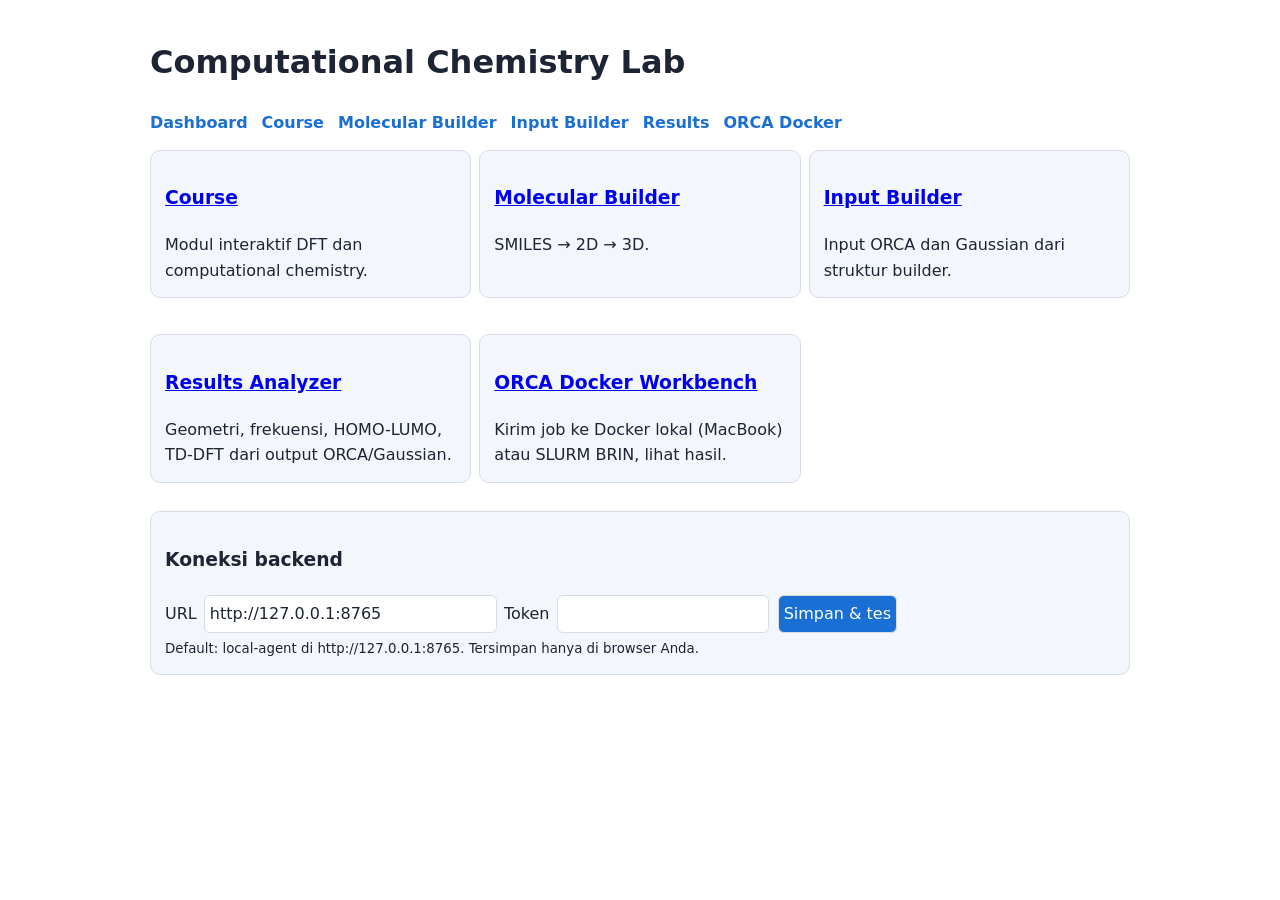
==== index.html @ 4103a563 "Add files via upload" ====
<!doctype html><html lang="id"><head><meta charset="utf-8"><meta name="viewport" content="width=device-width,initial-scale=1"><title>CompChem Lab</title><link rel="stylesheet" href="assets/css/style.css"><script src="assets/js/api.js"></script></head><body>
<h1>Computational Chemistry Lab</h1><nav><a href="index.html">Dashboard</a><a href="course.html">Course</a><a href="molecular-builder.html">Molecular Builder</a><a href="input-builder.html">Input Builder</a><a href="results-analyzer.html">Results</a><a href="orca-docker.html">ORCA Docker</a></nav>
<div class="grid">
<div class="card"><h3><a href="course.html">Course</a></h3>Modul interaktif DFT dan computational chemistry.</div>
<div class="card"><h3><a href="molecular-builder.html">Molecular Builder</a></h3>SMILES → 2D → 3D.</div>
<div class="card"><h3><a href="input-builder.html">Input Builder</a></h3>Input ORCA dan Gaussian dari struktur builder.</div>
<div class="card"><h3><a href="results-analyzer.html">Results Analyzer</a></h3>Geometri, frekuensi, HOMO-LUMO, TD-DFT dari output ORCA/Gaussian.</div>
<div class="card"><h3><a href="orca-docker.html">ORCA Docker Workbench</a></h3>Kirim job ke Docker lokal (MacBook) atau SLURM BRIN, lihat hasil.</div></div>
<div class="card"><h3>Koneksi backend</h3>URL <input id="u" size="30"> Token <input id="t" type="password" size="20"> <button onclick="sv()">Simpan &amp; tes</button> <span id="s"></span><br><small>Default: local-agent di http://127.0.0.1:8765. Tersimpan hanya di browser Anda.</small></div>
<script>const q=i=>document.getElementById(i);q('u').value=API.base();q('t').value=API.tok();
async function sv(){localStorage.cc_api=q('u').value.trim().replace(/\/$/,'');localStorage.cc_tok=q('t').value;try{const j=await(await API.f('/api/health')).json();q('s').innerHTML='<span class="ok">Terhubung. Backend: '+j.backends.join(', ')+'</span>'}catch(e){q('s').innerHTML='<span class="bad">Gagal: '+e.message+'</span>'}}</script></body></html>
---- assets/css/style.css ----
:root{--bg:#fff;--fg:#1d2433;--ac:#1a6fd4;--card:#f3f6fb;--bd:#d5dce8}
@media(prefers-color-scheme:dark){:root{--bg:#10151f;--fg:#e4e9f2;--ac:#6cb0ff;--card:#182030;--bd:#2c3850}}
body{font:16px/1.6 system-ui,sans-serif;background:var(--bg);color:var(--fg);max-width:980px;margin:auto;padding:16px}
nav a{margin-right:14px;color:var(--ac);font-weight:600;text-decoration:none}
.card{background:var(--card);border:1px solid var(--bd);border-radius:10px;padding:14px;margin:14px 0}
canvas{max-width:100%;background:var(--bg);border:1px solid var(--bd);border-radius:6px}
table{border-collapse:collapse;width:100%;font-size:14px}td,th{border:1px solid var(--bd);padding:3px 7px;text-align:left}
input,select,textarea,button{font:inherit;padding:5px;margin:2px;background:var(--bg);color:var(--fg);border:1px solid var(--bd);border-radius:6px}
button{background:var(--ac);color:#fff;cursor:pointer}textarea{width:98%;font-family:monospace}
.v{width:100%;height:340px;position:relative}.grid{display:grid;grid-template-columns:repeat(auto-fit,minmax(260px,1fr));gap:8px}
.ok{color:#1a9a4a;font-weight:700}.bad{color:#d33;font-weight:700}
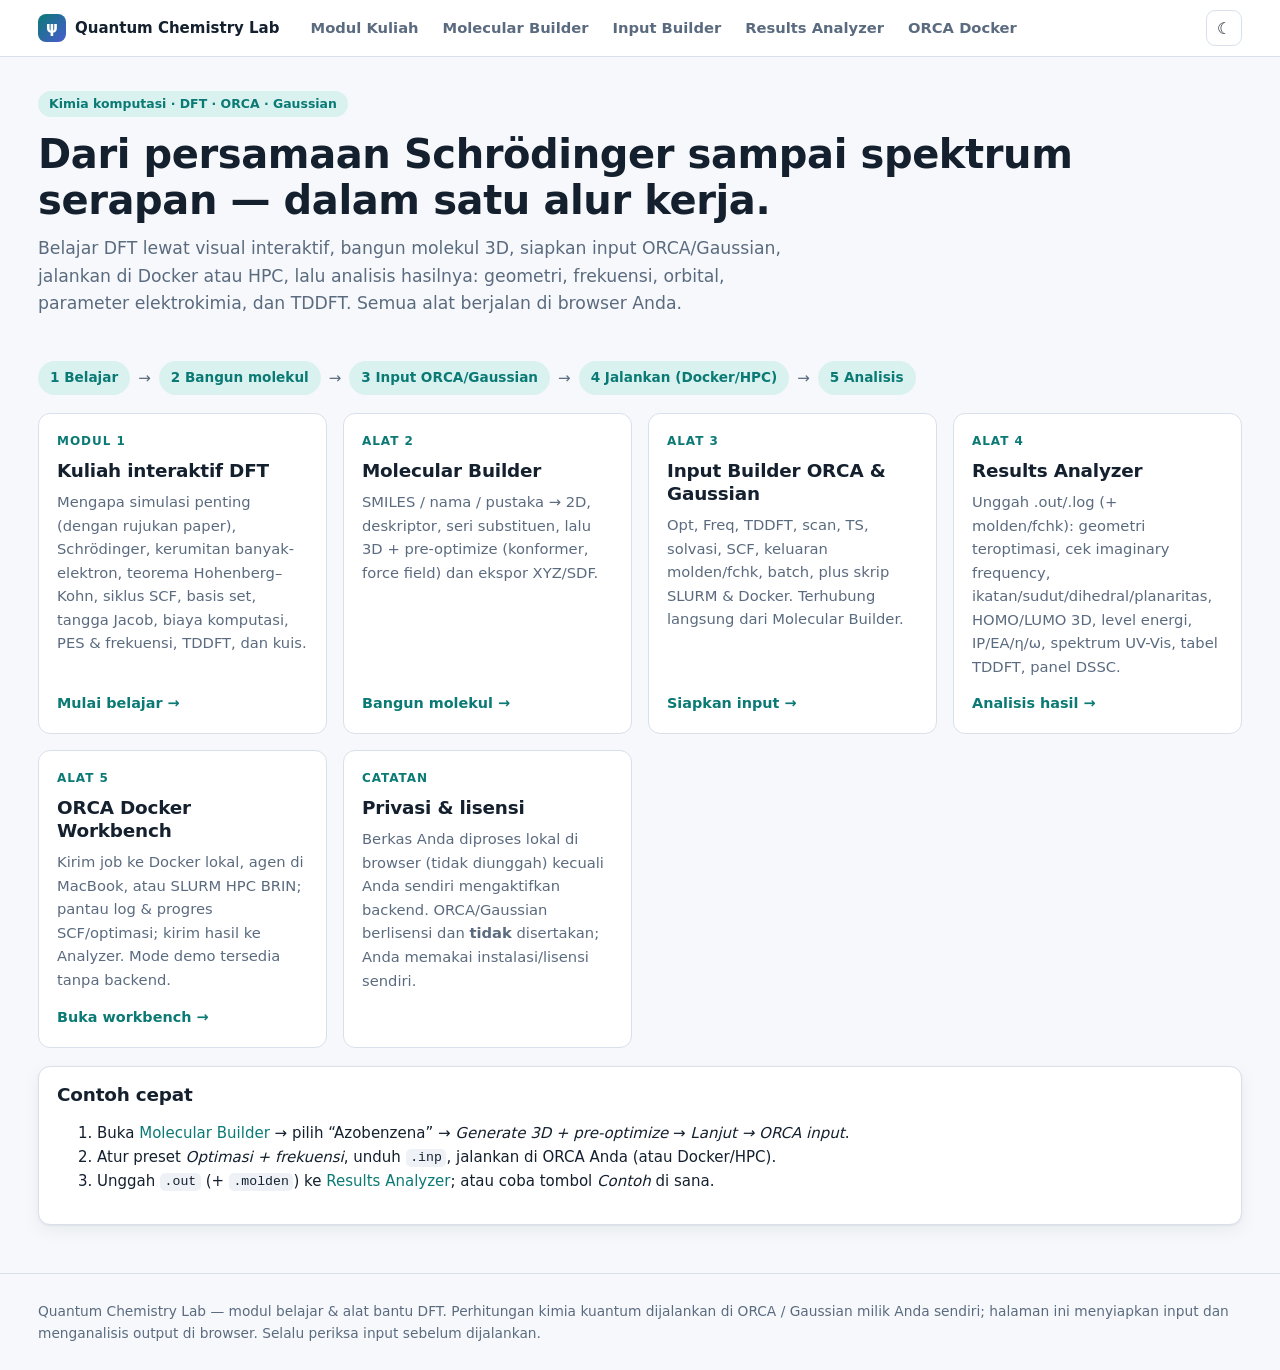
==== commit edc07bfa: "Add files via upload" ====
--- a/index.html
+++ b/index.html
@@ -1,11 +1,44 @@
-<!doctype html><html lang="id"><head><meta charset="utf-8"><meta name="viewport" content="width=device-width,initial-scale=1"><title>CompChem Lab</title><link rel="stylesheet" href="assets/css/style.css"><script src="assets/js/api.js"></script></head><body>
-<h1>Computational Chemistry Lab</h1><nav><a href="index.html">Dashboard</a><a href="course.html">Course</a><a href="molecular-builder.html">Molecular Builder</a><a href="input-builder.html">Input Builder</a><a href="results-analyzer.html">Results</a><a href="orca-docker.html">ORCA Docker</a></nav>
-<div class="grid">
-<div class="card"><h3><a href="course.html">Course</a></h3>Modul interaktif DFT dan computational chemistry.</div>
-<div class="card"><h3><a href="molecular-builder.html">Molecular Builder</a></h3>SMILES → 2D → 3D.</div>
-<div class="card"><h3><a href="input-builder.html">Input Builder</a></h3>Input ORCA dan Gaussian dari struktur builder.</div>
-<div class="card"><h3><a href="results-analyzer.html">Results Analyzer</a></h3>Geometri, frekuensi, HOMO-LUMO, TD-DFT dari output ORCA/Gaussian.</div>
-<div class="card"><h3><a href="orca-docker.html">ORCA Docker Workbench</a></h3>Kirim job ke Docker lokal (MacBook) atau SLURM BRIN, lihat hasil.</div></div>
-<div class="card"><h3>Koneksi backend</h3>URL <input id="u" size="30"> Token <input id="t" type="password" size="20"> <button onclick="sv()">Simpan &amp; tes</button> <span id="s"></span><br><small>Default: local-agent di http://127.0.0.1:8765. Tersimpan hanya di browser Anda.</small></div>
-<script>const q=i=>document.getElementById(i);q('u').value=API.base();q('t').value=API.tok();
-async function sv(){localStorage.cc_api=q('u').value.trim().replace(/\/$/,'');localStorage.cc_tok=q('t').value;try{const j=await(await API.f('/api/health')).json();q('s').innerHTML='<span class="ok">Terhubung. Backend: '+j.backends.join(', ')+'</span>'}catch(e){q('s').innerHTML='<span class="bad">Gagal: '+e.message+'</span>'}}</script></body></html>
+<!doctype html>
+<html lang="id">
+<head>
+<meta charset="utf-8">
+<meta name="viewport" content="width=device-width,initial-scale=1">
+<title>Quantum Chemistry Lab — modul DFT, builder, input, dan analisis hasil</title>
+<meta name="description" content="Modul interaktif kimia komputasi dan DFT, molecular builder, input builder ORCA/Gaussian, results analyzer, dan ORCA Docker workbench.">
+<link rel="stylesheet" href="assets/css/style.css">
+<style>
+.tiles{display:grid;grid-template-columns:repeat(auto-fit,minmax(260px,1fr));gap:16px;margin:18px 0}
+.tile{display:flex;flex-direction:column;gap:6px;background:var(--surface);border:1px solid var(--border);border-radius:var(--radius);padding:18px;color:var(--text);transition:transform .15s,border-color .15s,box-shadow .15s}
+.tile:hover{transform:translateY(-2px);border-color:var(--accent);text-decoration:none;box-shadow:0 6px 20px rgba(0,0,0,.08)}
+.tile .no{font-size:.75rem;font-weight:700;color:var(--accent);letter-spacing:.08em;text-transform:uppercase}
+.tile h3{margin:.1em 0}.tile p{margin:0;color:var(--muted);font-size:.92rem}.tile .go{margin-top:auto;padding-top:8px;color:var(--accent);font-weight:650;font-size:.9rem}
+.flow{display:flex;flex-wrap:wrap;align-items:center;gap:8px;margin:10px 0}
+.flow span.s{background:var(--accent-soft);color:var(--accent);padding:6px 12px;border-radius:999px;font-weight:650;font-size:.85rem}
+.flow span.a{color:var(--muted)}
+</style>
+</head>
+<body data-page="home">
+<div class="container">
+  <div class="hero">
+    <span class="pill">Kimia komputasi · DFT · ORCA · Gaussian</span>
+    <h1>Dari persamaan Schrödinger sampai spektrum serapan — dalam satu alur kerja.</h1>
+    <p class="lead">Belajar DFT lewat visual interaktif, bangun molekul 3D, siapkan input ORCA/Gaussian, jalankan di Docker atau HPC, lalu analisis hasilnya: geometri, frekuensi, orbital, parameter elektrokimia, dan TDDFT. Semua alat berjalan di browser Anda.</p>
+  </div>
+  <div class="flow" aria-label="Alur kerja"><span class="s">1 Belajar</span><span class="a">→</span><span class="s">2 Bangun molekul</span><span class="a">→</span><span class="s">3 Input ORCA/Gaussian</span><span class="a">→</span><span class="s">4 Jalankan (Docker/HPC)</span><span class="a">→</span><span class="s">5 Analisis</span></div>
+  <div class="tiles">
+    <a class="tile" href="course.html"><span class="no">Modul 1</span><h3>Kuliah interaktif DFT</h3><p>Mengapa simulasi penting (dengan rujukan paper), Schrödinger, kerumitan banyak-elektron, teorema Hohenberg–Kohn, siklus SCF, basis set, tangga Jacob, biaya komputasi, PES &amp; frekuensi, TDDFT, dan kuis.</p><span class="go">Mulai belajar →</span></a>
+    <a class="tile" href="molecular-builder.html"><span class="no">Alat 2</span><h3>Molecular Builder</h3><p>SMILES / nama / pustaka → 2D, deskriptor, seri substituen, lalu 3D + pre-optimize (konformer, force field) dan ekspor XYZ/SDF.</p><span class="go">Bangun molekul →</span></a>
+    <a class="tile" href="input-builder.html"><span class="no">Alat 3</span><h3>Input Builder ORCA &amp; Gaussian</h3><p>Opt, Freq, TDDFT, scan, TS, solvasi, SCF, keluaran molden/fchk, batch, plus skrip SLURM &amp; Docker. Terhubung langsung dari Molecular Builder.</p><span class="go">Siapkan input →</span></a>
+    <a class="tile" href="results-analyzer.html"><span class="no">Alat 4</span><h3>Results Analyzer</h3><p>Unggah .out/.log (+ molden/fchk): geometri teroptimasi, cek imaginary frequency, ikatan/sudut/dihedral/planaritas, HOMO/LUMO 3D, level energi, IP/EA/η/ω, spektrum UV-Vis, tabel TDDFT, panel DSSC.</p><span class="go">Analisis hasil →</span></a>
+    <a class="tile" href="orca-docker.html"><span class="no">Alat 5</span><h3>ORCA Docker Workbench</h3><p>Kirim job ke Docker lokal, agen di MacBook, atau SLURM HPC BRIN; pantau log &amp; progres SCF/optimasi; kirim hasil ke Analyzer. Mode demo tersedia tanpa backend.</p><span class="go">Buka workbench →</span></a>
+    <div class="tile"><span class="no">Catatan</span><h3>Privasi &amp; lisensi</h3><p>Berkas Anda diproses lokal di browser (tidak diunggah) kecuali Anda sendiri mengaktifkan backend. ORCA/Gaussian berlisensi dan <b>tidak</b> disertakan; Anda memakai instalasi/lisensi sendiri.</p></div>
+  </div>
+  <div class="card"><h3 style="margin-top:0">Contoh cepat</h3>
+    <ol><li>Buka <a href="molecular-builder.html">Molecular Builder</a> → pilih “Azobenzena” → <i>Generate 3D + pre-optimize</i> → <i>Lanjut → ORCA input</i>.</li>
+    <li>Atur preset <i>Optimasi + frekuensi</i>, unduh <code>.inp</code>, jalankan di ORCA Anda (atau Docker/HPC).</li>
+    <li>Unggah <code>.out</code> (+ <code>.molden</code>) ke <a href="results-analyzer.html">Results Analyzer</a>; atau coba tombol <i>Contoh</i> di sana.</li></ol></div>
+</div>
+<div id="site-footer"></div>
+<script src="assets/js/common.js"></script>
+</body>
+</html>
--- a/assets/css/style.css
+++ b/assets/css/style.css
@@ -1,11 +1,201 @@
-:root{--bg:#fff;--fg:#1d2433;--ac:#1a6fd4;--card:#f3f6fb;--bd:#d5dce8}
-@media(prefers-color-scheme:dark){:root{--bg:#10151f;--fg:#e4e9f2;--ac:#6cb0ff;--card:#182030;--bd:#2c3850}}
-body{font:16px/1.6 system-ui,sans-serif;background:var(--bg);color:var(--fg);max-width:980px;margin:auto;padding:16px}
-nav a{margin-right:14px;color:var(--ac);font-weight:600;text-decoration:none}
-.card{background:var(--card);border:1px solid var(--bd);border-radius:10px;padding:14px;margin:14px 0}
-canvas{max-width:100%;background:var(--bg);border:1px solid var(--bd);border-radius:6px}
-table{border-collapse:collapse;width:100%;font-size:14px}td,th{border:1px solid var(--bd);padding:3px 7px;text-align:left}
-input,select,textarea,button{font:inherit;padding:5px;margin:2px;background:var(--bg);color:var(--fg);border:1px solid var(--bd);border-radius:6px}
-button{background:var(--ac);color:#fff;cursor:pointer}textarea{width:98%;font-family:monospace}
-.v{width:100%;height:340px;position:relative}.grid{display:grid;grid-template-columns:repeat(auto-fit,minmax(260px,1fr));gap:8px}
-.ok{color:#1a9a4a;font-weight:700}.bad{color:#d33;font-weight:700}
+/* Quantum Chemistry Lab — shared stylesheet */
+:root{
+  --bg:#f6f8fb; --surface:#ffffff; --surface-2:#eef2f7; --text:#14202e; --muted:#5b6b7f;
+  --border:#d8e0ea; --accent:#0b7a75; --accent-ink:#ffffff; --accent-soft:#d9f2ef;
+  --accent-2:#4a5bd0; --accent-2-soft:#e4e8fb; --ok:#1e8e4e; --ok-soft:#dff4e7;
+  --warn:#b7791f; --warn-soft:#fdf1d8; --danger:#c0362c; --danger-soft:#fbe3e0;
+  --shadow:0 1px 2px rgba(15,30,50,.06),0 6px 18px rgba(15,30,50,.06);
+  --radius:12px; --mono:ui-monospace,SFMono-Regular,Menlo,Consolas,monospace;
+  --sans:system-ui,-apple-system,"Segoe UI",Roboto,"Helvetica Neue",Arial,sans-serif;
+  --plot-grid:#e3e9f1; --plot-axis:#7a8aa0; --plot-text:#32445a;
+  --c1:#0b7a75; --c2:#4a5bd0; --c3:#d9822b; --c4:#c0362c; --c5:#7a4fb5; --c6:#2d8ac7;
+  color-scheme:light;
+}
+:root[data-theme="dark"]{
+  --bg:#0e141c; --surface:#161e29; --surface-2:#1d2735; --text:#e6edf5; --muted:#93a3b8;
+  --border:#2a3646; --accent:#35c2b8; --accent-ink:#06201e; --accent-soft:#12312f;
+  --accent-2:#8b9bff; --accent-2-soft:#222a4d; --ok:#4cc57e; --ok-soft:#14301f;
+  --warn:#e5b04f; --warn-soft:#37290f; --danger:#ff7a6e; --danger-soft:#3b1a17;
+  --shadow:0 1px 2px rgba(0,0,0,.4),0 6px 18px rgba(0,0,0,.35);
+  --plot-grid:#263243; --plot-axis:#7d8ea6; --plot-text:#c4d0df;
+  --c1:#35c2b8; --c2:#8b9bff; --c3:#f0a45a; --c4:#ff7a6e; --c5:#b99af0; --c6:#6cc0f5;
+  color-scheme:dark;
+}
+@media (prefers-color-scheme: dark){
+  :root:not([data-theme="light"]){
+    --bg:#0e141c; --surface:#161e29; --surface-2:#1d2735; --text:#e6edf5; --muted:#93a3b8;
+    --border:#2a3646; --accent:#35c2b8; --accent-ink:#06201e; --accent-soft:#12312f;
+    --accent-2:#8b9bff; --accent-2-soft:#222a4d; --ok:#4cc57e; --ok-soft:#14301f;
+    --warn:#e5b04f; --warn-soft:#37290f; --danger:#ff7a6e; --danger-soft:#3b1a17;
+    --shadow:0 1px 2px rgba(0,0,0,.4),0 6px 18px rgba(0,0,0,.35);
+    --plot-grid:#263243; --plot-axis:#7d8ea6; --plot-text:#c4d0df;
+    --c1:#35c2b8; --c2:#8b9bff; --c3:#f0a45a; --c4:#ff7a6e; --c5:#b99af0; --c6:#6cc0f5;
+    color-scheme:dark;
+  }
+}
+*{box-sizing:border-box}
+html{scroll-behavior:smooth;scroll-padding-top:72px}
+body{margin:0;background:var(--bg);color:var(--text);font:15px/1.6 var(--sans);-webkit-text-size-adjust:100%}
+a{color:var(--accent);text-decoration:none} a:hover{text-decoration:underline}
+h1,h2,h3,h4{line-height:1.25;margin:0 0 .5em;font-weight:650;letter-spacing:-.01em}
+h1{font-size:2rem} h2{font-size:1.5rem} h3{font-size:1.15rem} h4{font-size:1rem}
+p{margin:0 0 .9em} small,.muted{color:var(--muted)} .small{font-size:.86rem}
+code,kbd,pre{font-family:var(--mono);font-size:.88em}
+code{background:var(--surface-2);padding:.1em .35em;border-radius:5px}
+pre{background:var(--surface-2);border:1px solid var(--border);border-radius:8px;padding:12px 14px;overflow:auto;margin:0 0 1em;line-height:1.5}
+pre code{background:none;padding:0}
+hr{border:0;border-top:1px solid var(--border);margin:1.5rem 0}
+.container{max-width:1240px;margin:0 auto;padding:0 18px}
+.sr-only{position:absolute;width:1px;height:1px;overflow:hidden;clip:rect(0 0 0 0)}
+
+/* top nav */
+.topnav{position:sticky;top:0;z-index:50;background:color-mix(in srgb,var(--surface) 92%,transparent);backdrop-filter:blur(8px);border-bottom:1px solid var(--border)}
+.topnav .container{display:flex;align-items:center;gap:6px;height:56px}
+.brand{display:flex;align-items:center;gap:9px;font-weight:700;color:var(--text);margin-right:14px;white-space:nowrap}
+.brand:hover{text-decoration:none}
+.brand .logo{width:28px;height:28px;border-radius:8px;background:linear-gradient(135deg,var(--accent),var(--accent-2));display:grid;place-items:center;color:#fff;font-size:15px}
+.navlinks{display:flex;gap:2px;flex:1;overflow-x:auto;scrollbar-width:none}
+.navlinks::-webkit-scrollbar{display:none}
+.navlinks a{padding:7px 11px;border-radius:8px;color:var(--muted);font-weight:550;white-space:nowrap;font-size:.92rem}
+.navlinks a:hover{background:var(--surface-2);text-decoration:none;color:var(--text)}
+.navlinks a.active{background:var(--accent-soft);color:var(--accent)}
+.iconbtn{border:1px solid var(--border);background:var(--surface);color:var(--text);width:36px;height:36px;border-radius:9px;cursor:pointer;font-size:16px}
+.iconbtn:hover{background:var(--surface-2)}
+.footer{margin-top:48px;padding:26px 0;border-top:1px solid var(--border);color:var(--muted);font-size:.86rem}
+
+/* layout */
+.page-head{padding:28px 0 8px} .page-head p{color:var(--muted);max-width:820px;font-size:1.02rem}
+.grid{display:grid;gap:16px} .g2{grid-template-columns:repeat(2,minmax(0,1fr))} .g3{grid-template-columns:repeat(3,minmax(0,1fr))} .g4{grid-template-columns:repeat(4,minmax(0,1fr))}
+.split{display:grid;grid-template-columns:minmax(0,1fr) minmax(0,1fr);gap:16px}
+.split-wide{display:grid;grid-template-columns:minmax(0,5fr) minmax(0,4fr);gap:16px}
+@media (max-width:900px){.g2,.g3,.g4,.split,.split-wide{grid-template-columns:minmax(0,1fr)}}
+.card{background:var(--surface);border:1px solid var(--border);border-radius:var(--radius);padding:16px 18px;box-shadow:var(--shadow);min-width:0}
+.card>h3:first-child,.card>h4:first-child{margin-top:0}
+.card.flat{box-shadow:none}
+.card-title{display:flex;align-items:center;justify-content:space-between;gap:10px;margin-bottom:10px}
+.card-title h3,.card-title h4{margin:0}
+.row{display:flex;gap:10px;align-items:center;flex-wrap:wrap} .row.tight{gap:6px} .spacer{flex:1}
+.stack>*+*{margin-top:12px}
+
+/* controls */
+.btn{display:inline-flex;align-items:center;gap:7px;border:1px solid var(--border);background:var(--surface);color:var(--text);padding:7px 13px;border-radius:9px;font:inherit;font-weight:600;font-size:.9rem;cursor:pointer;transition:background .12s,border-color .12s}
+.btn:hover{background:var(--surface-2);text-decoration:none}
+.btn.primary{background:var(--accent);border-color:var(--accent);color:var(--accent-ink)} .btn.primary:hover{filter:brightness(1.08)}
+.btn.sm{padding:4px 9px;font-size:.8rem;border-radius:7px}
+.btn.danger{color:var(--danger);border-color:color-mix(in srgb,var(--danger) 50%,var(--border))}
+.btn:disabled{opacity:.5;cursor:not-allowed}
+.btn.active{background:var(--accent-soft);border-color:var(--accent);color:var(--accent)}
+.field{display:flex;flex-direction:column;gap:4px;min-width:0} .field>label,.lbl{font-size:.78rem;font-weight:650;color:var(--muted);text-transform:uppercase;letter-spacing:.04em}
+input[type=text],input[type=number],input[type=url],input[type=password],input[type=search],select,textarea{width:100%;background:var(--surface);color:var(--text);border:1px solid var(--border);border-radius:8px;padding:7px 10px;font:inherit;min-width:0}
+textarea{font-family:var(--mono);font-size:.85rem;resize:vertical;line-height:1.45}
+input:focus,select:focus,textarea:focus{outline:2px solid color-mix(in srgb,var(--accent) 55%,transparent);outline-offset:0;border-color:var(--accent)}
+input[type=range]{width:100%;accent-color:var(--accent)}
+input[type=checkbox],input[type=radio]{accent-color:var(--accent)}
+.check{display:flex;align-items:center;gap:7px;font-size:.9rem}
+.slider-row{display:grid;grid-template-columns:auto 1fr auto;gap:10px;align-items:center;font-size:.88rem}
+.slider-row .val{font-family:var(--mono);min-width:3.6em;text-align:right;color:var(--accent)}
+.tabs{display:flex;gap:4px;border-bottom:1px solid var(--border);margin-bottom:14px;overflow-x:auto}
+.tab{padding:9px 14px;border:0;background:none;color:var(--muted);font:inherit;font-weight:600;cursor:pointer;border-bottom:2px solid transparent;white-space:nowrap}
+.tab:hover{color:var(--text)} .tab.active{color:var(--accent);border-bottom-color:var(--accent)}
+.tabpane{display:none} .tabpane.active{display:block}
+.badge{display:inline-flex;align-items:center;gap:5px;padding:2px 9px;border-radius:99px;font-size:.76rem;font-weight:650;background:var(--surface-2);color:var(--muted);border:1px solid var(--border)}
+.badge.ok{background:var(--ok-soft);color:var(--ok);border-color:transparent} .badge.warn{background:var(--warn-soft);color:var(--warn);border-color:transparent}
+.badge.bad{background:var(--danger-soft);color:var(--danger);border-color:transparent} .badge.info{background:var(--accent-2-soft);color:var(--accent-2);border-color:transparent}
+.callout{border-left:4px solid var(--accent);background:var(--accent-soft);padding:10px 14px;border-radius:0 8px 8px 0;margin:0 0 1em}
+.callout.warn{border-color:var(--warn);background:var(--warn-soft)} .callout.bad{border-color:var(--danger);background:var(--danger-soft)} .callout.info{border-color:var(--accent-2);background:var(--accent-2-soft)}
+.callout>:last-child{margin-bottom:0}
+.dropzone{border:2px dashed var(--border);border-radius:var(--radius);padding:22px;text-align:center;color:var(--muted);cursor:pointer;transition:all .15s;background:var(--surface)}
+.dropzone:hover,.dropzone.over{border-color:var(--accent);background:var(--accent-soft);color:var(--accent)}
+.toast-wrap{position:fixed;right:16px;bottom:16px;display:flex;flex-direction:column;gap:8px;z-index:100}
+.toast{background:var(--text);color:var(--bg);padding:9px 14px;border-radius:9px;box-shadow:var(--shadow);font-size:.88rem;max-width:380px;animation:tin .2s}
+.toast.bad{background:var(--danger);color:#fff}
+@keyframes tin{from{opacity:0;transform:translateY(8px)}to{opacity:1;transform:none}}
+
+/* tables */
+.tablewrap{overflow:auto;border:1px solid var(--border);border-radius:10px;max-height:420px;background:var(--surface)}
+table.data{border-collapse:collapse;width:100%;font-size:.86rem}
+table.data th,table.data td{padding:6px 10px;text-align:left;border-bottom:1px solid var(--border);white-space:nowrap}
+table.data th{position:sticky;top:0;background:var(--surface-2);font-weight:650;color:var(--muted);font-size:.76rem;text-transform:uppercase;letter-spacing:.04em;z-index:1}
+table.data td.num,table.data th.num{text-align:right;font-family:var(--mono)}
+table.data tr:hover td{background:var(--surface-2)} table.data tr.sel td{background:var(--accent-soft)}
+table.data tr.clickable{cursor:pointer}
+.kv{display:grid;grid-template-columns:auto 1fr;gap:4px 14px;font-size:.9rem}
+.kv dt{color:var(--muted)} .kv dd{margin:0;font-family:var(--mono);text-align:right}
+.stat{display:flex;flex-direction:column;gap:2px;padding:10px 12px;border:1px solid var(--border);border-radius:10px;background:var(--surface)}
+.stat .k{font-size:.72rem;color:var(--muted);text-transform:uppercase;letter-spacing:.05em;font-weight:650}
+.stat .v{font-size:1.25rem;font-weight:700;font-family:var(--mono)} .stat .u{font-size:.78rem;color:var(--muted)}
+
+/* viewers & plots */
+.viewer{position:relative;width:100%;height:420px;border-radius:10px;border:1px solid var(--border);background:#0f1722;overflow:hidden}
+.viewer.tall{height:520px} .viewer.light{background:#fff}
+.viewer .hud{position:absolute;left:8px;bottom:6px;font-size:.74rem;color:#b9c6d8;pointer-events:none;font-family:var(--mono)}
+.plot{width:100%;position:relative} .plot svg{display:block;width:100%;height:auto}
+.plot text{fill:var(--plot-text);font-family:var(--sans);font-size:11px}
+.plot .axis line,.plot .axis path{stroke:var(--plot-axis)} .plot .grid line{stroke:var(--plot-grid)}
+.plot-tip{position:absolute;pointer-events:none;background:var(--text);color:var(--bg);padding:4px 8px;border-radius:6px;font-size:.76rem;white-space:nowrap;transform:translate(-50%,-120%);z-index:5;font-family:var(--mono)}
+.legend{display:flex;gap:14px;flex-wrap:wrap;font-size:.8rem;color:var(--muted);margin-top:6px}
+.legend i{display:inline-block;width:11px;height:11px;border-radius:3px;margin-right:5px;vertical-align:-1px}
+canvas.vis{width:100%;border-radius:10px;border:1px solid var(--border);background:var(--surface);display:block}
+.hidden{display:none!important}
+@media print{.topnav,.footer,.btn{display:none}}
+
+/* ===== Kompatibilitas & komponen tambahan (gabungan modul) ===== */
+:root{--bg-2:var(--surface-2);--ink:var(--text);--ink-2:var(--muted);--ink-3:var(--muted);--line:var(--border);--card:var(--surface);--card-2:var(--surface-2);--surface2:var(--surface-2);
+  --red:var(--danger);--green:var(--ok);--blue:var(--c6);--violet:var(--accent-2);--primary:var(--accent);--primary-ink:var(--accent-ink);--primary-soft:var(--accent-soft);
+  --red-soft:var(--danger-soft);--green-soft:var(--ok-soft);--blue-soft:var(--accent-2-soft);--violet-soft:var(--accent-2-soft);--grid:var(--plot-grid);--viewer-bg:#0f1d2e;--bad:var(--danger);--panel:var(--surface);--panel2:var(--surface-2);--brand:var(--accent);--accent2:var(--accent-2);}
+.btn-primary{background:var(--accent);border-color:var(--accent);color:var(--accent-ink)} .btn-primary:hover{filter:brightness(1.08)}
+.btn-sm{padding:4px 9px;font-size:.8rem;border-radius:7px} .btn-danger{color:var(--danger)} .btn-ghost{background:transparent;border-color:transparent;color:var(--muted)}
+.btn-accent{background:var(--accent-2);border-color:var(--accent-2);color:#fff}
+.grid-2{grid-template-columns:repeat(2,minmax(0,1fr))} .grid-3{grid-template-columns:repeat(3,minmax(0,1fr))} .grid-4{grid-template-columns:repeat(4,minmax(0,1fr))}
+@media (max-width:760px){.grid-2,.grid-3,.grid-4{grid-template-columns:minmax(0,1fr)}}
+.tab-panel{display:none}.tab-panel.active{display:block}
+.table-wrap{overflow:auto;border:1px solid var(--border);border-radius:10px;max-height:460px;background:var(--surface)}
+.drop-zone{border:2px dashed var(--border);border-radius:var(--radius);padding:22px;text-align:center;color:var(--muted);cursor:pointer;background:var(--surface)}
+.drop-zone:hover,.drop-zone.drag{border-color:var(--accent);background:var(--accent-soft);color:var(--accent)}
+.dropzone.drag{border-color:var(--accent);background:var(--accent-soft)}
+.toast.ok{border-left:4px solid var(--ok)} .toast.err,.toast.bad{border-left:4px solid var(--danger)}
+.callout.err{border-color:var(--danger);background:var(--danger-soft)} .callout.ok-par{border-color:var(--ok);background:var(--ok-soft)} .callout.warn{border-color:var(--warn);background:var(--warn-soft)} .callout.info{border-color:var(--accent-2);background:var(--accent-2-soft)}
+.badge.err{background:var(--danger-soft);color:var(--danger)} .badge.ok{background:var(--ok-soft);color:var(--ok)}
+.eyebrow{font-size:.78rem;letter-spacing:.08em;text-transform:uppercase;color:var(--accent);font-weight:700}
+.mono{font-family:var(--mono)} .grow{flex:1} .center{text-align:center} .between{justify-content:space-between}
+.loading{display:grid;place-items:center;color:var(--muted);min-height:120px;font-size:.9rem;text-align:center;padding:12px}
+.spin{display:inline-block;width:14px;height:14px;border:2px solid var(--border);border-top-color:var(--accent);border-radius:50%;animation:sp .8s linear infinite;vertical-align:-2px}
+@keyframes sp{to{transform:rotate(360deg)}}
+.charttools{display:flex;gap:6px;justify-content:flex-end;margin:4px 0 10px}
+.hero{padding:34px 0 18px} .hero h1{font-size:clamp(1.7rem,4vw,2.5rem);line-height:1.15;margin:.35em 0 .3em;letter-spacing:-.01em}
+.lead{font-size:1.08rem;color:var(--muted);max-width:760px}
+.pill{display:inline-block;border-radius:999px;padding:3px 11px;font-size:.78rem;font-weight:650;background:var(--accent-soft);color:var(--accent)} .pill.ok{background:var(--ok-soft);color:var(--ok)} .pill.bad{background:var(--danger-soft);color:var(--danger)}
+.chips{display:flex;flex-wrap:wrap;gap:6px}
+.chip{border:1px solid var(--border);background:var(--surface);color:var(--text);border-radius:999px;padding:4px 12px;font:inherit;font-size:.82rem;cursor:pointer}
+.chip:hover{border-color:var(--accent)} .chip.active,.chip[aria-pressed="true"]{background:var(--accent);border-color:var(--accent);color:var(--accent-ink)}
+.sidebar-layout{display:grid;grid-template-columns:230px minmax(0,1fr);gap:24px;align-items:start}
+.sidebar-layout>aside{position:sticky;top:70px;max-height:calc(100vh - 90px);overflow:auto}
+@media (max-width:900px){.sidebar-layout{grid-template-columns:minmax(0,1fr)}.sidebar-layout>aside{position:static;max-height:none}}
+.toc{display:flex;flex-direction:column;gap:2px;font-size:.88rem} .toc a{padding:6px 10px;border-radius:8px;color:var(--muted);border-left:3px solid transparent}
+.toc a:hover{background:var(--surface-2);text-decoration:none;color:var(--text)} .toc a.active{background:var(--accent-soft);color:var(--accent);border-left-color:var(--accent);font-weight:650}
+main section.card{margin-bottom:22px;scroll-margin-top:72px}
+.eq{font-family:var(--mono);background:var(--surface-2);border:1px solid var(--border);border-radius:10px;padding:12px 16px;margin:10px 0;overflow-x:auto;font-size:1rem}
+.form-grid{display:grid;grid-template-columns:repeat(auto-fit,minmax(180px,1fr));gap:10px 14px}
+.inline{display:inline-flex;align-items:center;gap:6px}
+.good{color:var(--ok);font-weight:650} .faint{color:var(--muted);opacity:.8}
+table.t{width:100%;border-collapse:collapse;font-size:.88rem} table.t th{text-align:left;background:var(--surface-2);padding:7px 10px;font-weight:650;position:sticky;top:0} table.t td{padding:7px 10px;border-top:1px solid var(--border);vertical-align:top}
+.sec-head{display:flex;align-items:center;gap:12px;margin-bottom:6px} .sec-no{display:grid;place-items:center;min-width:34px;height:34px;border-radius:50%;background:var(--accent-soft);color:var(--accent);font-weight:700}
+.sec-foot{display:flex;justify-content:flex-end;margin-top:16px}
+.objectives,.key{border-radius:10px;padding:10px 16px;margin:12px 0;font-size:.92rem} .objectives{background:var(--accent-2-soft)} .key{background:var(--accent-soft)}
+.objectives h4,.key h4{margin:.1em 0 .3em;font-size:.82rem;text-transform:uppercase;letter-spacing:.06em} .objectives ul,.key ul{margin:.2em 0;padding-left:1.2em}
+.viz{margin:14px 0;padding:14px} .viz>h4{margin:0 0 4px} .viz .desc{color:var(--muted);font-size:.88rem;margin-bottom:8px}
+.viz-grid{display:grid;grid-template-columns:minmax(0,1fr) 260px;gap:16px} .viz-grid.wide{grid-template-columns:minmax(0,1fr)} .viz-controls{display:flex;flex-direction:column;gap:10px;font-size:.88rem}
+@media (max-width:760px){.viz-grid{grid-template-columns:minmax(0,1fr)}}
+.cite,.refs{font-size:.84rem;color:var(--muted)} .refs li{margin:4px 0}
+.vlabel{font-size:.78rem;color:var(--muted)} .go-input{margin-top:8px}
+.mb-left{min-width:0}
+.ib-grid{gap:10px 14px} .preset{margin:2px}
+details{border:1px solid var(--border);border-radius:10px;margin:8px 0;background:var(--surface)} details>summary{cursor:pointer;padding:9px 14px;font-weight:650} details[open]>summary{border-bottom:1px solid var(--border)} details>.grid,details>div{padding:12px 14px}
+pre code{white-space:pre}
+.c-com{color:var(--muted);font-style:italic} .c-key{color:var(--accent);font-weight:650} .c-blk{color:var(--accent-2);font-weight:650} .c-geo{color:var(--c3)} .c-opt{color:var(--c6)}
+pre.codebox,.codebox{background:var(--surface-2);border:1px solid var(--border);border-radius:10px;padding:12px 14px;overflow:auto;font-family:var(--mono);font-size:.82rem;line-height:1.5;max-height:560px;white-space:pre}
+svg text.ax,svg .ax{fill:var(--plot-text);font-size:11px} svg .axl{fill:var(--muted);font-size:11px}
+.legend{display:flex;flex-wrap:wrap;gap:4px 14px;font-size:.78rem;color:var(--muted);margin-top:4px} .legend i{display:inline-block;width:10px;height:10px;border-radius:2px;margin-right:5px;vertical-align:-1px}
+.plot svg text{fill:var(--plot-text);font-size:11px} .plot .grid line{stroke:var(--plot-grid)} .plot .axis line{stroke:var(--plot-axis)} .plot .axis text{fill:var(--plot-text)}
+.callout>strong:first-child{margin-right:.4em}
+.field.inline{flex-direction:row;align-items:center;gap:8px}
